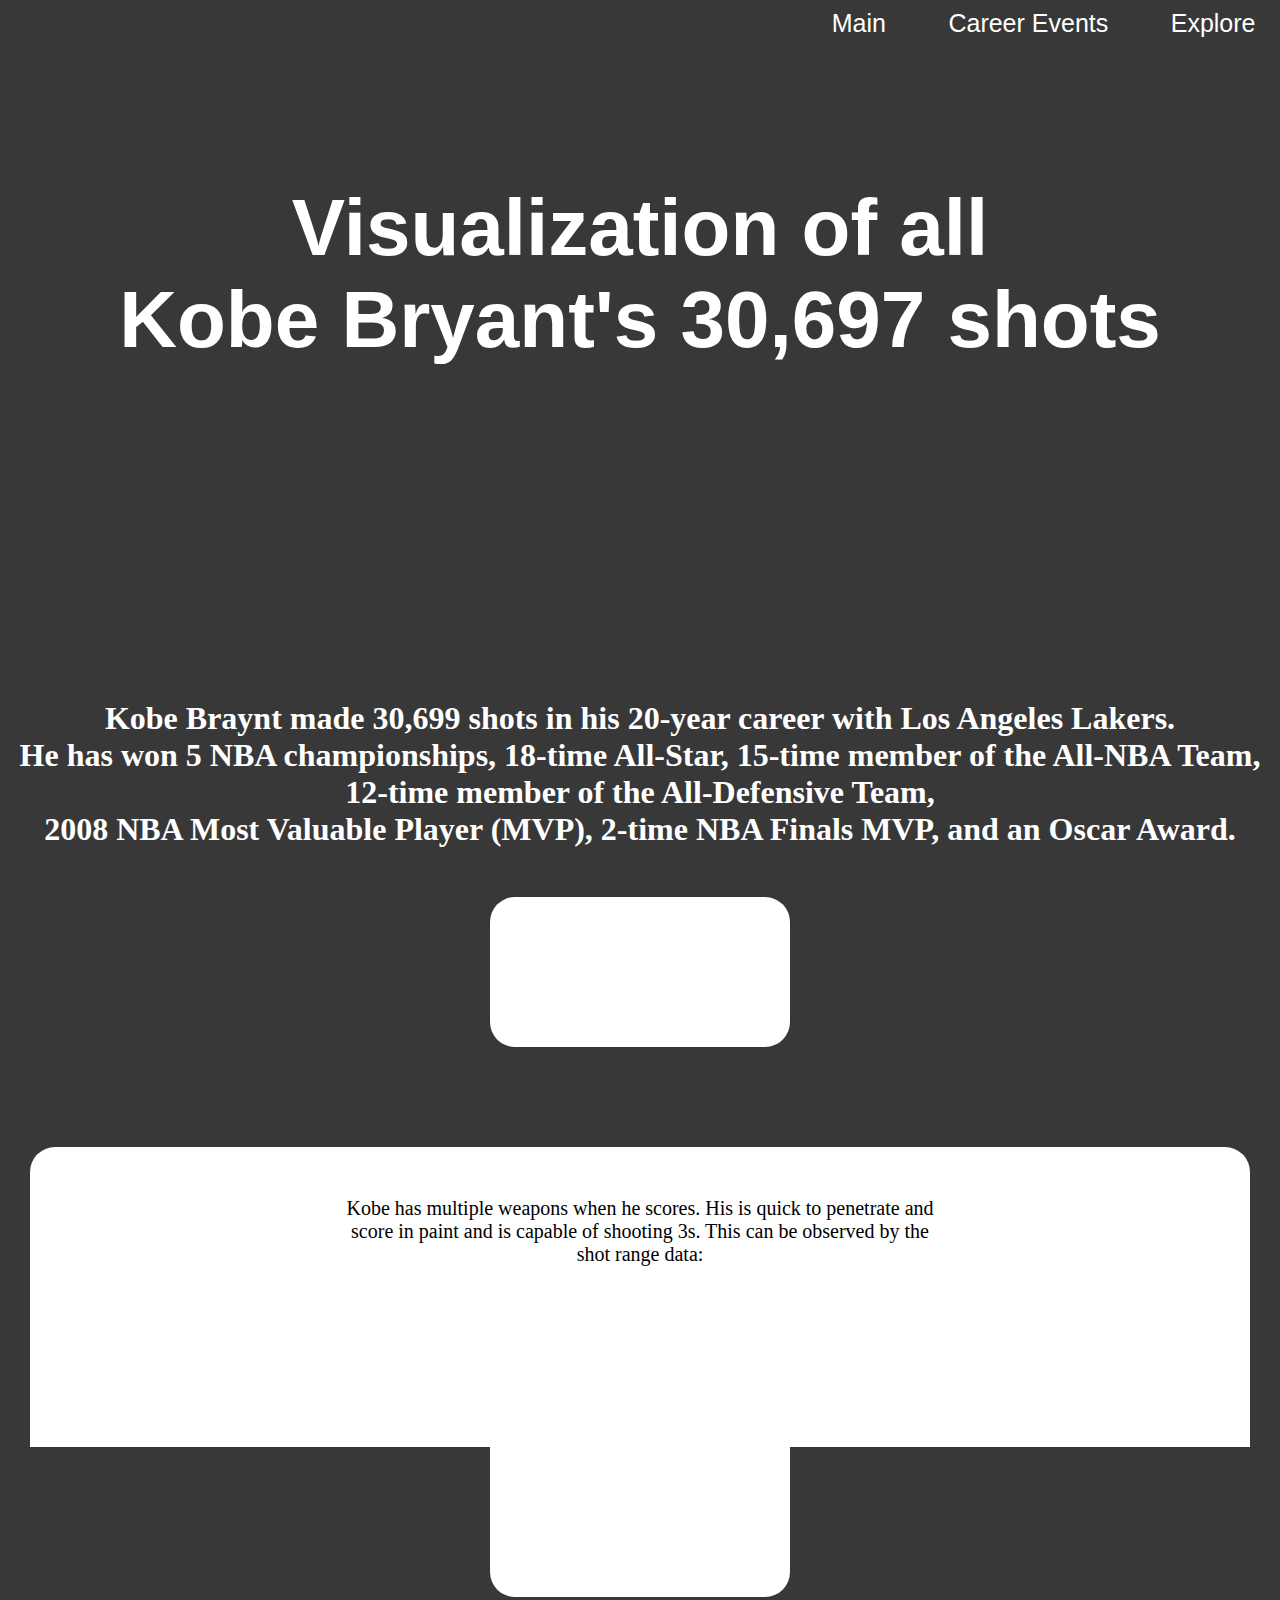
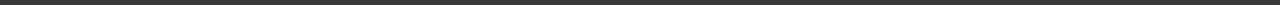
==== index.html @ b0e3cf32 "Update index.html" ====
<!DOCTYPE html>
<html>
  <head>
    <title>Kobe's all shots</title>
    <link rel="stylesheet" type="text/css" href="./css/d3.basketball-shot-chart.css">
    <script src="https://d3js.org/d3.v5.min.js"></script>

    <style>
        .main__hero {
            height: 60vh;
            padding-top: 3em;
            text-align:center;                    
            font-family: "Ambit", Arial, sans-serif;
            color:white;
            font-size: 40px;
            
        }
        body {
          background-color: #383838;
        }
        #buttons {
            overflow: hidden;
            background-color: #383838;
            position: fixed; /* Set the navbar to fixed position */
            top: 0; /* Position the navbar at the top of the page */
            width: 100%; /* Full width */
          font-size: 25px;
        }
        .intro {
          text-align:center;
          color:white;
          height: 13vh;
          padding-bottom: 1.5em;
          font-size: 2em;
        }
        .chart {
          padding-left: 100px; 
        }

        svg { font-family: Arial, sans-serif;
          display: block;
          margin: 0 auto;
          background-color: white;
          border-radius: 25px;
              }
        #fg_list svg{
          border-top-left-radius: 0px;
          border-top-right-radius: 0px;
        }
      
        .tooltip_circle {	
              position: absolute;			
              text-align: left;			
              width: 80px;					
              height: 50px;					
              padding: 1px;				
              font: 8px Arial, sans-serif;		
              background: white;	
              border: 0px;		
              border-radius: 3px;			
              pointer-events: none;	}
        .tooltip_bar {	
              position: absolute;			
              text-align: center;			
              width: 30px;					
              height: 20px;									
              font: 12px Arial, sans-serif;		
              background-color: transparent;	
              border: 0px;		
              border-radius: 3px;			
              pointer-events: none;	}

        .shot-legends{font: 18px Arial, sans-serif;}
        .explore-button{
              float: right;
              display: inline-block;
              padding: 0.35em 1.2em;
              
              margin:0 0.1em 0.1em 0;
              border-radius:2px;
              box-sizing: border-box;
              text-decoration:none;
              font-family:'Roboto',sans-serif;
              font-weight:300;
              color: white;
              background-color: #383838;
              text-align: center;
              transition: all 0.2s;
           }
        .explore-button:hover{
          color: #383838;
          background-color: white;
            }

        .padding {
          height: 100px;
        }
        .p-wrapper{
          width: 1074px;
          margin: 0 auto;
          background-color: white;
          border-top-left-radius: 25px;
          border-top-right-radius: 25px;
        }
        .bar-paragraph{
          margin: auto;
          width: 600px;
          height: 200px;
          color:black;
          background-color: white;
          text-align: center;
          padding-top: 50px;
          padding-bottom: 50px;
          font-size: 20px;
        }
    
    
    
  </style>
  </head>

  <body onload='init()'>
    <div id="buttons">
      <a href="./explore.html" class = "explore-button" id="explore" onclick="clickButton()"> Explore </a>
      <a href="./top.html" class = "explore-button" id="explore" onclick="clickButton()"> Career Events </a>
      <a href="./index.html" class = "explore-button" id="main" onclick="clickButton()"> Main </a>
    </div>

    <header class="main__hero">
      <h1>Visualization of all <br><strong>Kobe Bryant</strong>'s 30,697 shots </h1>
    </header>

        
    <h3 class="intro"> Kobe Braynt made 30,699 shots in his 20-year career with Los Angeles Lakers.<br> 
        He has won 5 NBA championships, 18-time All-Star, 15-time member of the All-NBA Team,<br> 
        12-time member of the All-Defensive Team, <br>2008 NBA Most Valuable Player (MVP), 2-time NBA Finals MVP,
         and an Oscar Award.
    </h3>  
    <div id="chart">
      <svg></svg>
    </div>
    <div class = "padding">
    </div>
    <div class="p-wrapper">  
    <p class="bar-paragraph"> Kobe has multiple weapons when he scores. His is quick to penetrate and score in paint and is capable of shooting 3s. This can be observed by the shot range data:
    </p>
    </div>


    <div id="fg_list">
      <svg></svg>
    </div>
      


    <script src="./js//main.js"></script>
    
  </body>
</html>
---- css/d3.basketball-shot-chart.css ----
.tooltip {	
    position: absolute;			
    text-align: left;			
    width: 80px;					
    height: 50px;					
    padding: 1px;				
    font: 8px Arial, sans-serif;		
    background: lightgray;	
    border: 0px;		
    border-radius: 3px;			
    pointer-events: none;			
  }

.shot-chart-court *{fill:transparent;stroke:#333;stroke-width:0.1}.shot-chart-court-ft-circle-bottom{stroke-dasharray:10, 4}.shot-chart-court-hoop,.shot-chart-court-backboard{z-index:100}.shot-chart-title{font-size:15%;text-transform:uppercase}.legend text{font-size:4%}
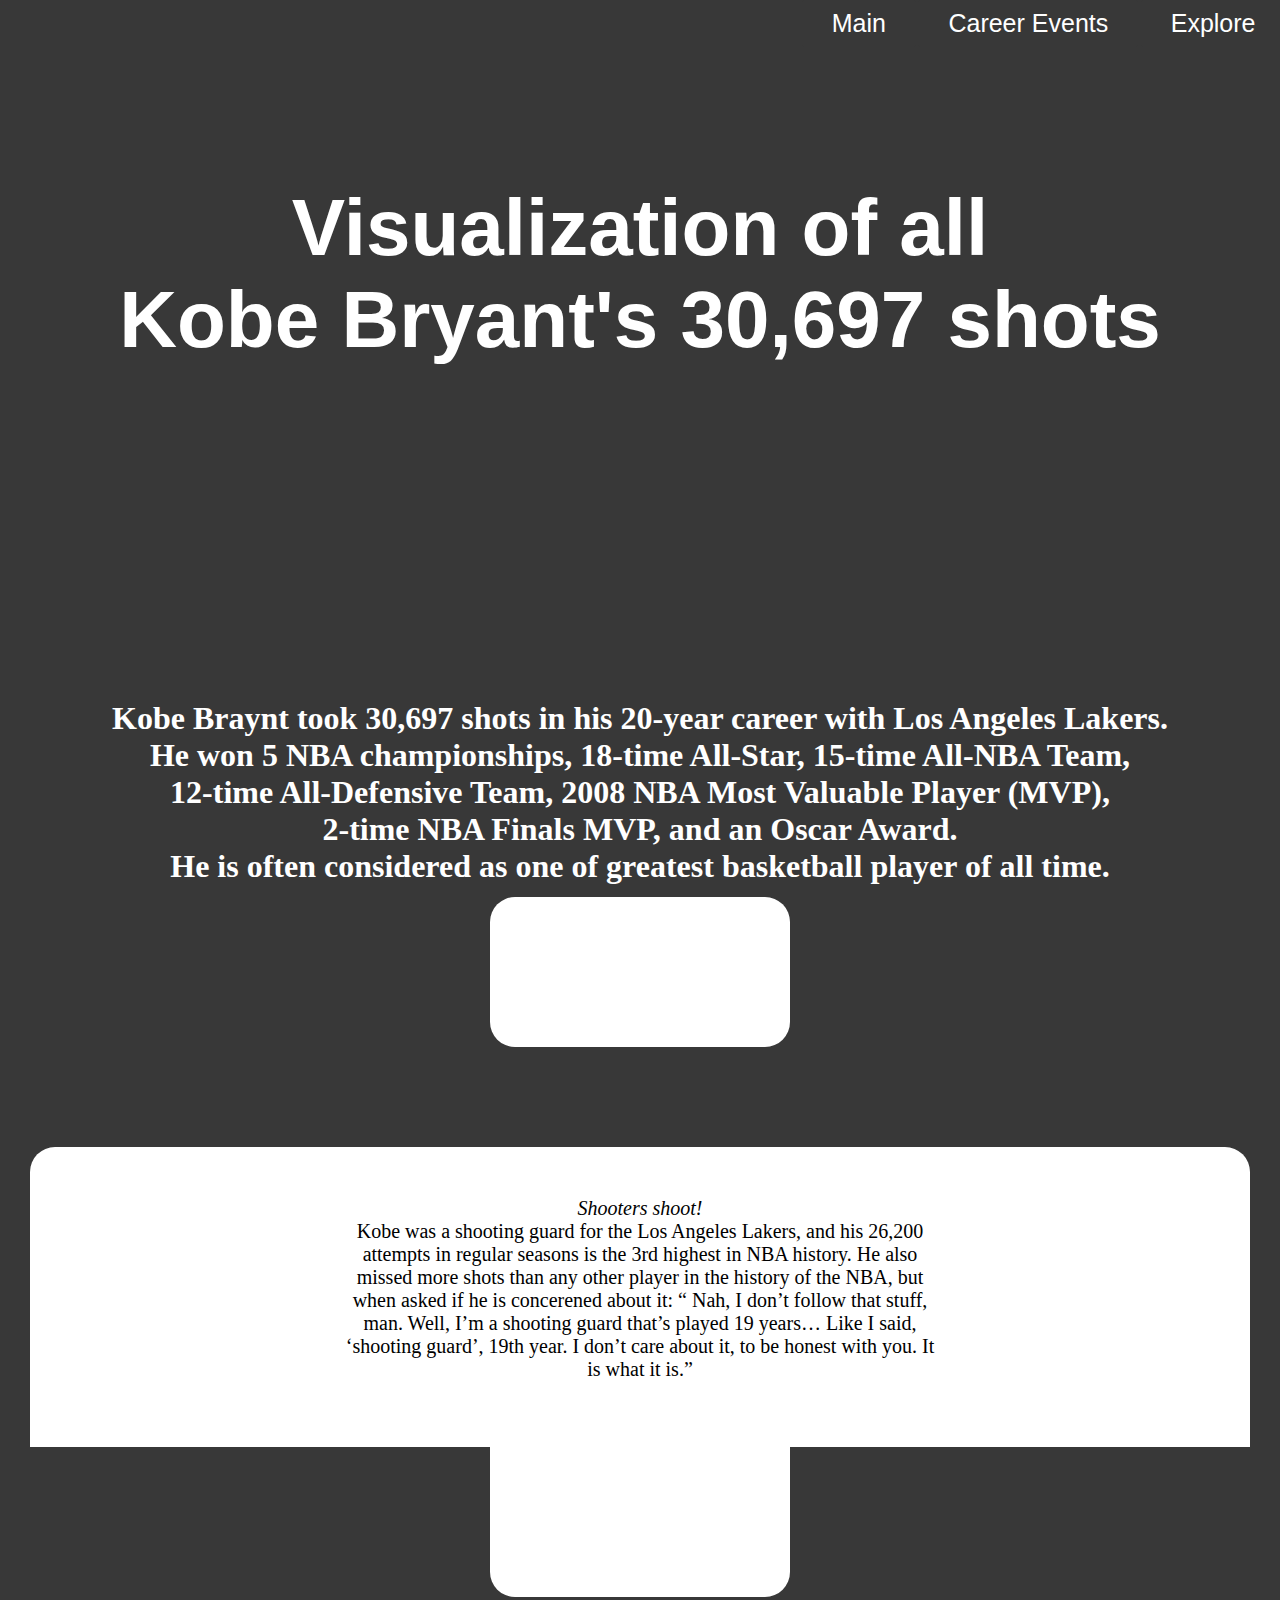
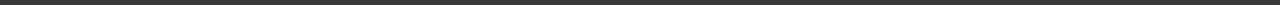
==== commit b29f0cf1: "Update index.html" ====
--- a/index.html
+++ b/index.html
@@ -131,10 +131,10 @@
     </header>
 
         
-    <h3 class="intro"> Kobe Braynt made 30,699 shots in his 20-year career with Los Angeles Lakers.<br> 
-        He has won 5 NBA championships, 18-time All-Star, 15-time member of the All-NBA Team,<br> 
-        12-time member of the All-Defensive Team, <br>2008 NBA Most Valuable Player (MVP), 2-time NBA Finals MVP,
-         and an Oscar Award.
+    <h3 class="intro"> Kobe Braynt took 30,697 shots in his 20-year career with Los Angeles Lakers.<br> 
+        He won 5 NBA championships, 18-time All-Star, 15-time All-NBA Team,<br> 
+        12-time All-Defensive Team, 2008 NBA Most Valuable Player (MVP),<br> 2-time NBA Finals MVP,
+         and an Oscar Award.<br> He is often considered as one of greatest basketball player of all time.
     </h3>  
     <div id="chart">
       <svg></svg>
@@ -142,8 +142,14 @@
     <div class = "padding">
     </div>
     <div class="p-wrapper">  
-    <p class="bar-paragraph"> Kobe has multiple weapons when he scores. His is quick to penetrate and score in paint and is capable of shooting 3s. This can be observed by the shot range data:
-    </p>
+    <p class="bar-paragraph"> 
+      <em>Shooters shoot!</em><br>
+      Kobe was a shooting guard for the Los Angeles Lakers, and his 26,200 attempts in regular seasons is the 3rd highest in NBA history.
+      He also missed more shots than any other player in the history of the NBA, but when asked if he is concerened about it: 
+      <q> Nah, I don’t follow that stuff, man. Well, I’m a shooting guard that’s played 19 years… Like I said, ‘shooting guard’, 19th year. 
+        I don’t care about it, to be honest with you. It is what it is.</q>
+      </p>
+      
     </div>
 
 
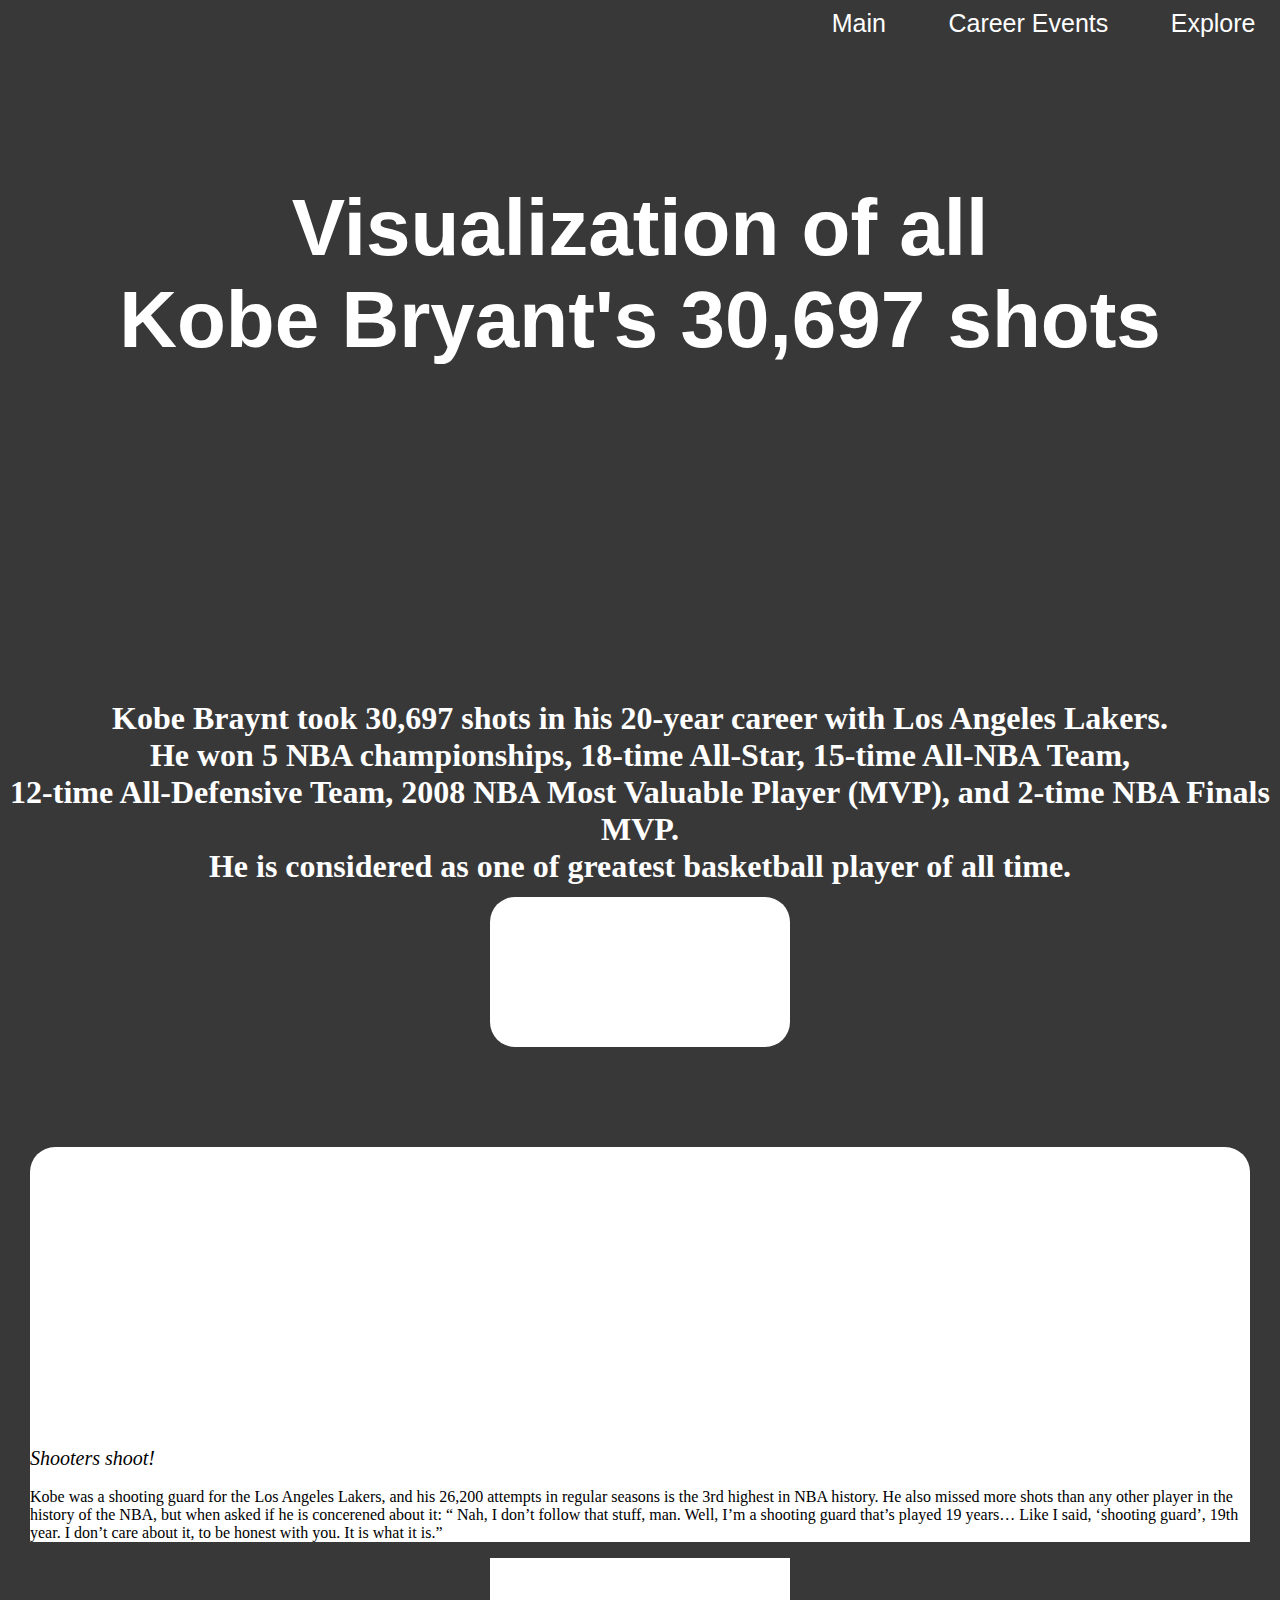
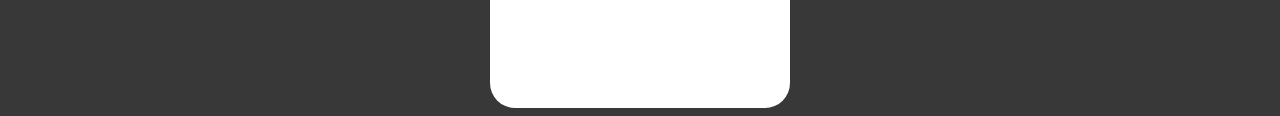
==== commit 699b8d05: "Update index.html" ====
--- a/index.html
+++ b/index.html
@@ -133,8 +133,8 @@
         
     <h3 class="intro"> Kobe Braynt took 30,697 shots in his 20-year career with Los Angeles Lakers.<br> 
         He won 5 NBA championships, 18-time All-Star, 15-time All-NBA Team,<br> 
-        12-time All-Defensive Team, 2008 NBA Most Valuable Player (MVP),<br> 2-time NBA Finals MVP,
-         and an Oscar Award.<br> He is often considered as one of greatest basketball player of all time.
+        12-time All-Defensive Team, 2008 NBA Most Valuable Player (MVP), and 2-time NBA Finals MVP.<br> 
+        He is considered as one of greatest basketball player of all time.
     </h3>  
     <div id="chart">
       <svg></svg>
@@ -143,7 +143,7 @@
     </div>
     <div class="p-wrapper">  
     <p class="bar-paragraph"> 
-      <em>Shooters shoot!</em><br>
+      <div style="font-size:20px;"><em>Shooters shoot!</em></div><br>
       Kobe was a shooting guard for the Los Angeles Lakers, and his 26,200 attempts in regular seasons is the 3rd highest in NBA history.
       He also missed more shots than any other player in the history of the NBA, but when asked if he is concerened about it: 
       <q> Nah, I don’t follow that stuff, man. Well, I’m a shooting guard that’s played 19 years… Like I said, ‘shooting guard’, 19th year. 
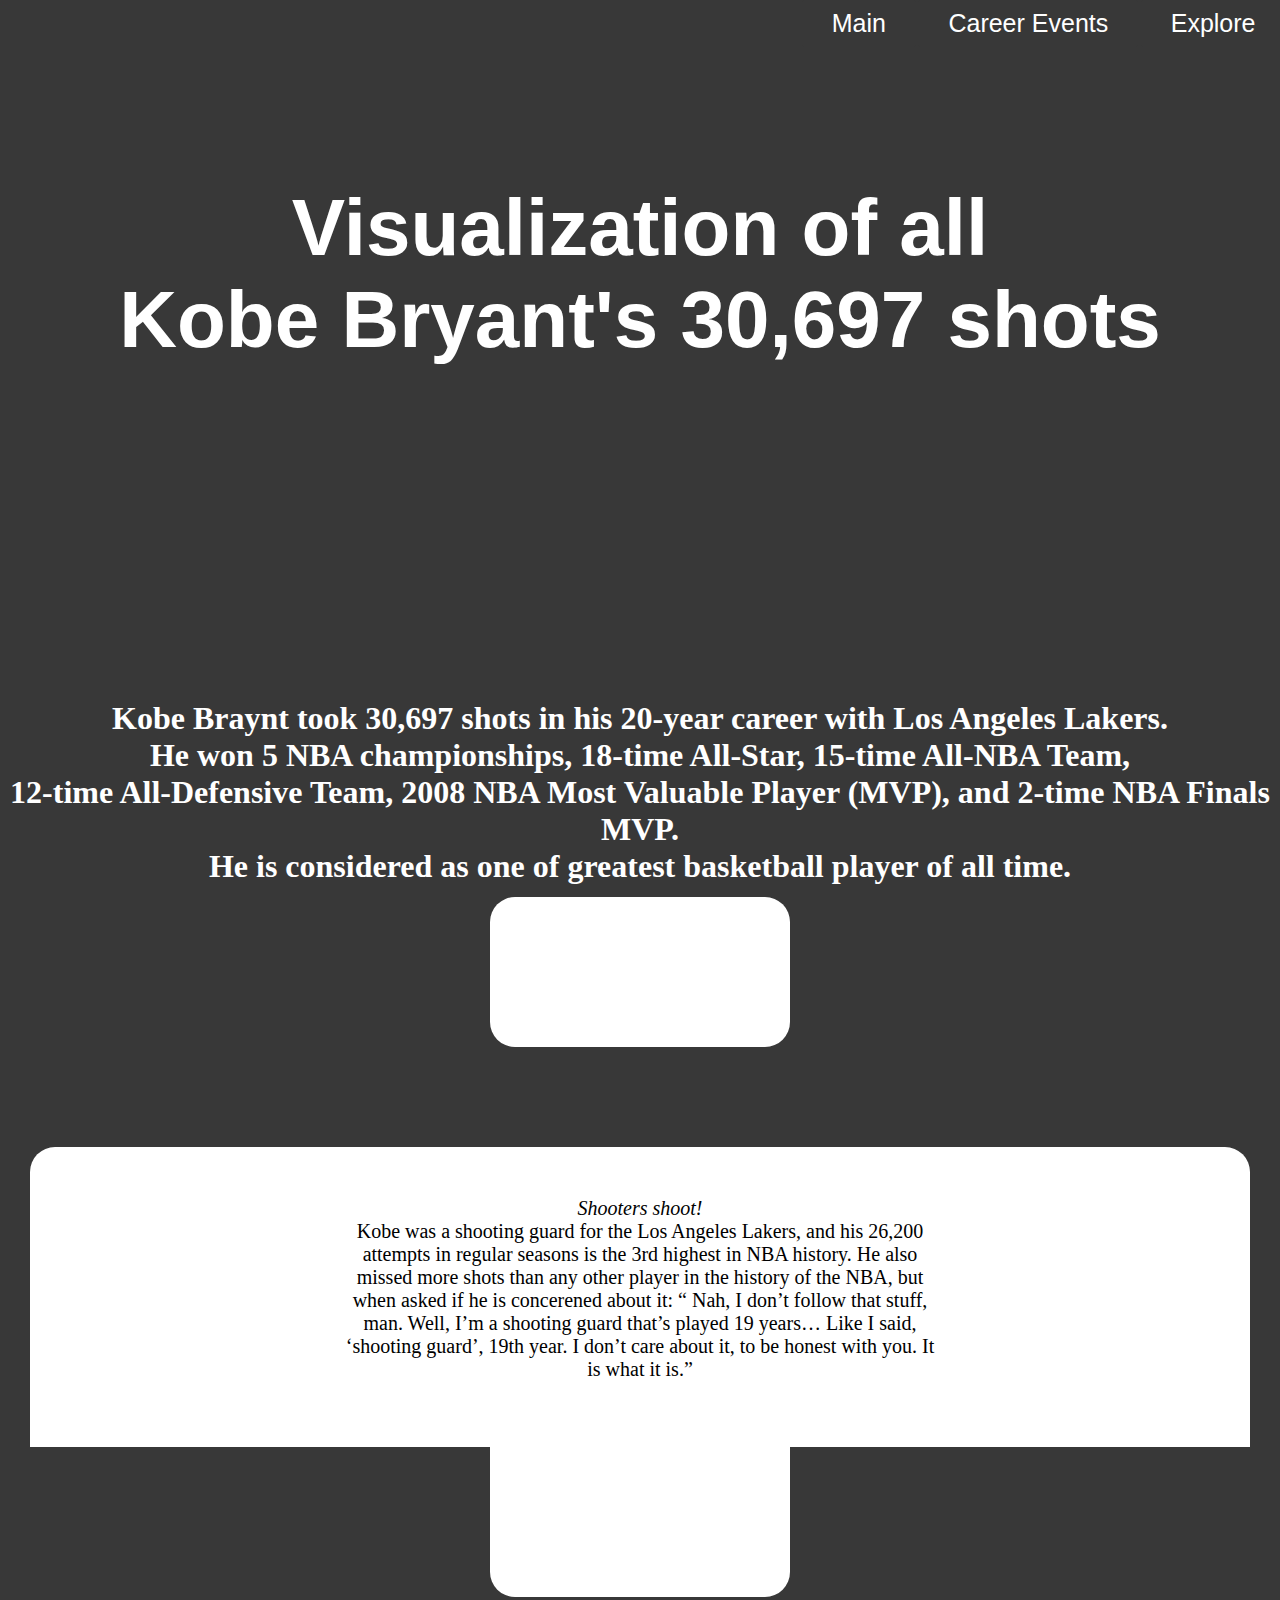
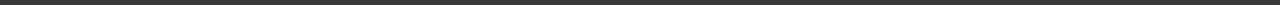
==== commit 6347f054: "Update index.html" ====
--- a/index.html
+++ b/index.html
@@ -143,7 +143,7 @@
     </div>
     <div class="p-wrapper">  
     <p class="bar-paragraph"> 
-      <div style="font-size:20px;"><em>Shooters shoot!</em></div><br>
+      <em>Shooters shoot!</em><br>
       Kobe was a shooting guard for the Los Angeles Lakers, and his 26,200 attempts in regular seasons is the 3rd highest in NBA history.
       He also missed more shots than any other player in the history of the NBA, but when asked if he is concerened about it: 
       <q> Nah, I don’t follow that stuff, man. Well, I’m a shooting guard that’s played 19 years… Like I said, ‘shooting guard’, 19th year. 
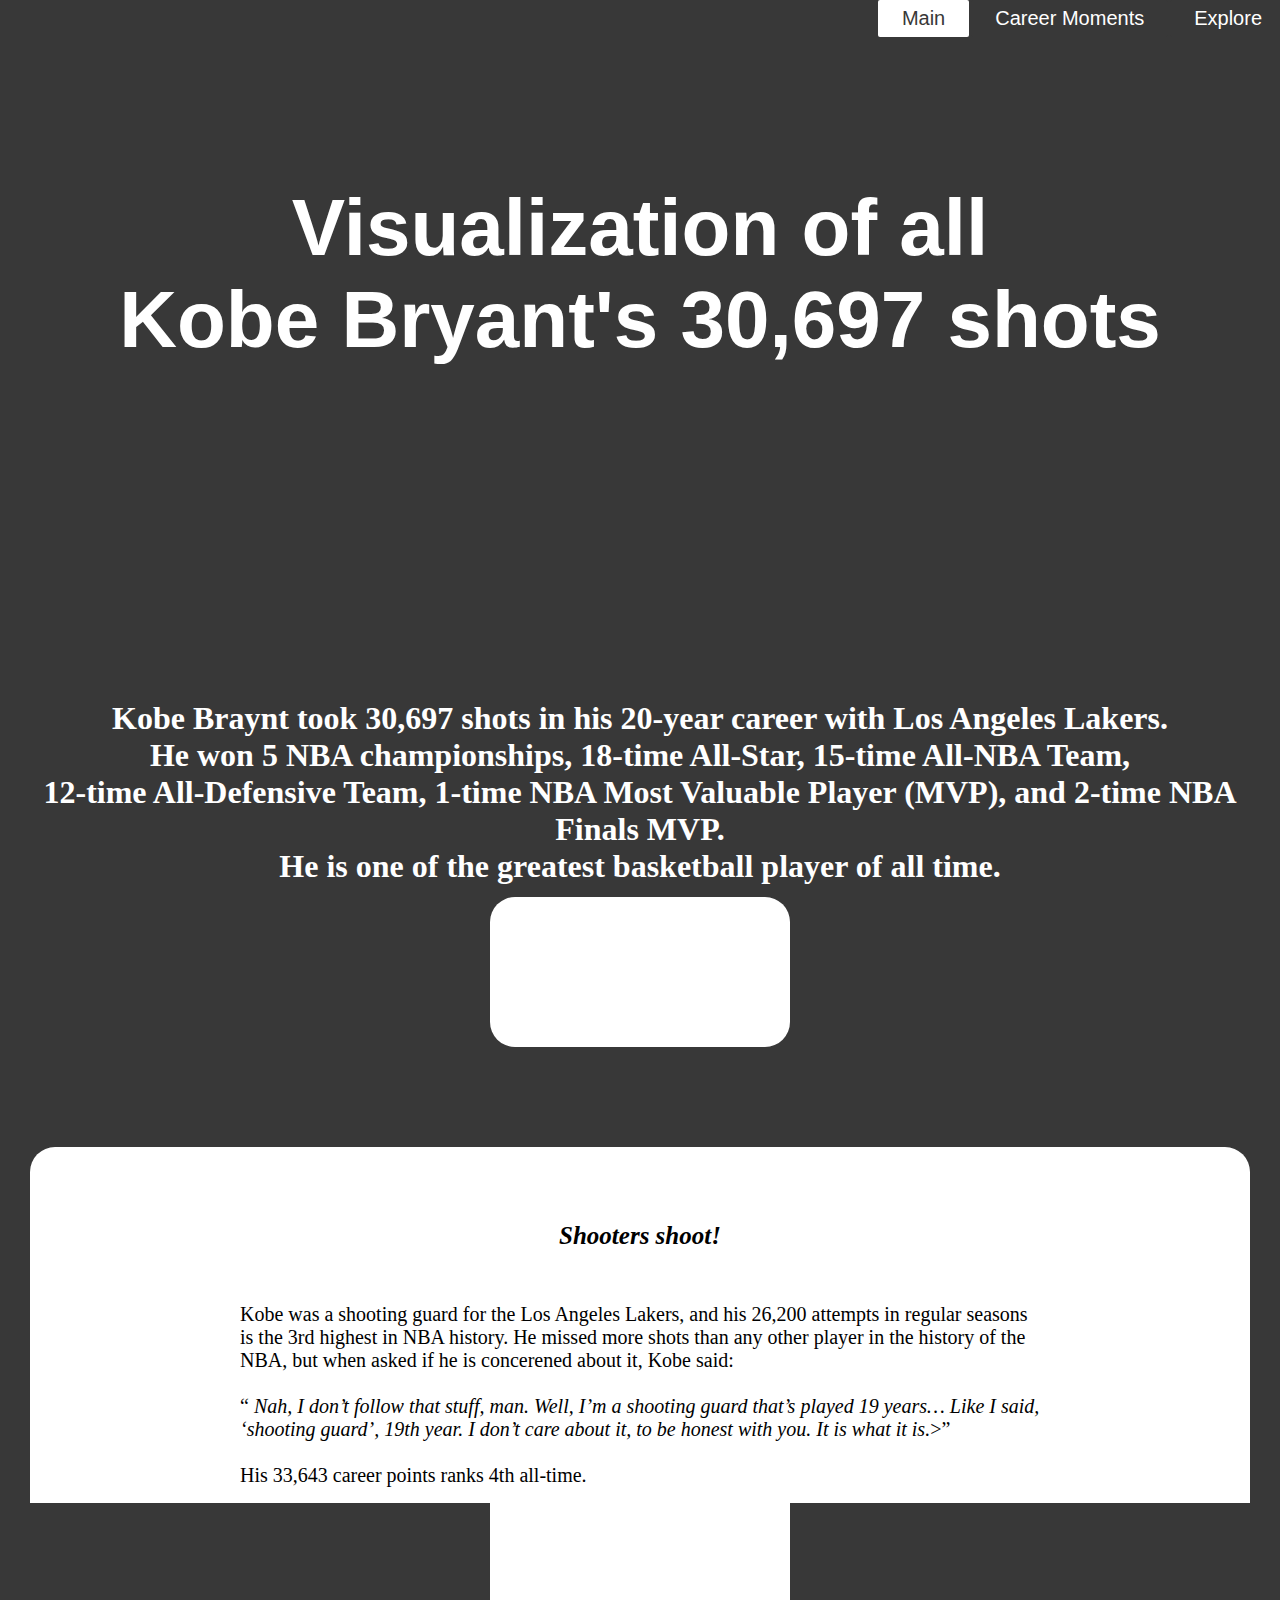
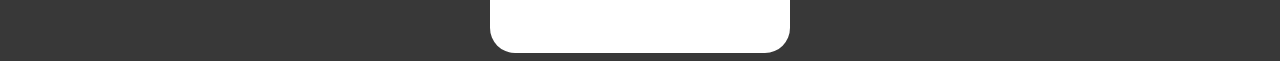
==== commit 70f717cf: "Added descriptions" ====
--- a/index.html
+++ b/index.html
@@ -24,7 +24,7 @@
             position: fixed; /* Set the navbar to fixed position */
             top: 0; /* Position the navbar at the top of the page */
             width: 100%; /* Full width */
-          font-size: 25px;
+          font-size: 20px;
         }
         .intro {
           text-align:center;
@@ -87,6 +87,23 @@
               text-align: center;
               transition: all 0.2s;
            }
+
+           .explore-button-unselected{
+              float: right;
+              display: inline-block;
+              padding: 0.35em 1.2em;
+              
+              margin:0 0.1em 0.1em 0;
+              border-radius:2px;
+              box-sizing: border-box;
+              text-decoration:none;
+              font-family:'Roboto',sans-serif;
+              font-weight:300;
+              color: #383838;
+              background-color: white;
+              text-align: center;
+              transition: all 0.2s;
+           }
         .explore-button:hover{
           color: #383838;
           background-color: white;
@@ -99,18 +116,18 @@
           width: 1074px;
           margin: 0 auto;
           background-color: white;
+          padding-top: 50px;
           border-top-left-radius: 25px;
           border-top-right-radius: 25px;
+          font-size: 25px;
         }
         .bar-paragraph{
           margin: auto;
-          width: 600px;
+          width: 40em;
           height: 200px;
           color:black;
           background-color: white;
-          text-align: center;
-          padding-top: 50px;
-          padding-bottom: 50px;
+          text-align: left;
           font-size: 20px;
         }
     
@@ -122,8 +139,8 @@
   <body onload='init()'>
     <div id="buttons">
       <a href="./explore.html" class = "explore-button" id="explore" onclick="clickButton()"> Explore </a>
-      <a href="./top.html" class = "explore-button" id="explore" onclick="clickButton()"> Career Events </a>
-      <a href="./index.html" class = "explore-button" id="main" onclick="clickButton()"> Main </a>
+      <a href="./top.html" class = "explore-button" id="explore" onclick="clickButton()"> Career Moments </a>
+      <a class = "explore-button-unselected" id="main" onclick="clickButton()"> Main </a>
     </div>
 
     <header class="main__hero">
@@ -133,8 +150,8 @@
         
     <h3 class="intro"> Kobe Braynt took 30,697 shots in his 20-year career with Los Angeles Lakers.<br> 
         He won 5 NBA championships, 18-time All-Star, 15-time All-NBA Team,<br> 
-        12-time All-Defensive Team, 2008 NBA Most Valuable Player (MVP), and 2-time NBA Finals MVP.<br> 
-        He is considered as one of greatest basketball player of all time.
+        12-time All-Defensive Team, 1-time NBA Most Valuable Player (MVP), and 2-time NBA Finals MVP.<br> 
+        He is one of the greatest basketball player of all time.
     </h3>  
     <div id="chart">
       <svg></svg>
@@ -142,12 +159,13 @@
     <div class = "padding">
     </div>
     <div class="p-wrapper">  
+      <p style="text-align: center;"><strong><em>Shooters shoot!</em></strong><br><br></p>
     <p class="bar-paragraph"> 
-      <em>Shooters shoot!</em><br>
       Kobe was a shooting guard for the Los Angeles Lakers, and his 26,200 attempts in regular seasons is the 3rd highest in NBA history.
-      He also missed more shots than any other player in the history of the NBA, but when asked if he is concerened about it: 
-      <q> Nah, I don’t follow that stuff, man. Well, I’m a shooting guard that’s played 19 years… Like I said, ‘shooting guard’, 19th year. 
-        I don’t care about it, to be honest with you. It is what it is.</q>
+      He missed more shots than any other player in the history of the NBA, but when asked if he is concerened about it, Kobe said: 
+      <br> <br><q> <em>Nah, I don’t follow that stuff, man. Well, I’m a shooting guard that’s played 19 years… Like I said, ‘shooting guard’, 19th year. 
+        I don’t care about it, to be honest with you. It is what it is.</em>></q><br><br>
+      His 33,643 career points ranks 4th all-time.
       </p>
       
     </div>
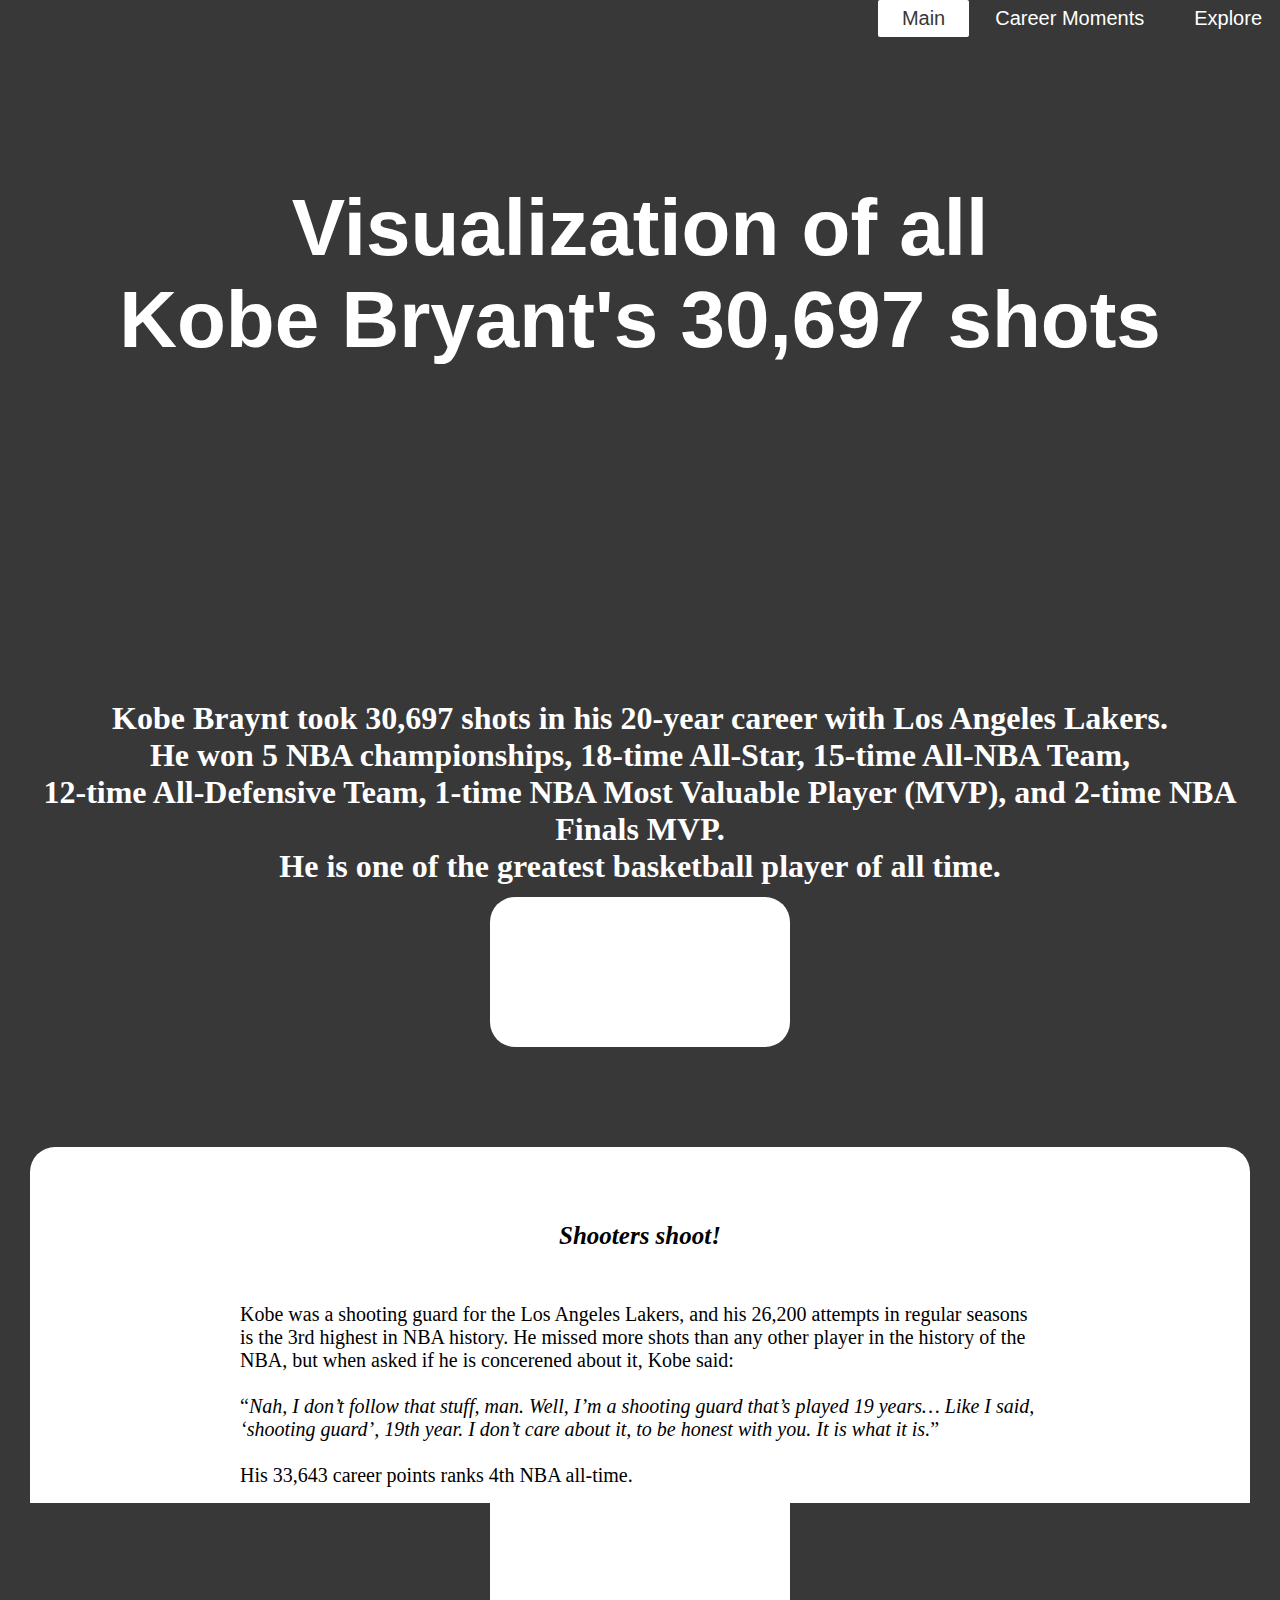
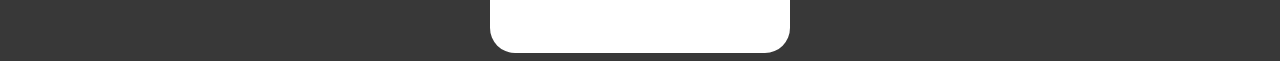
==== commit e7aa2f46: "Update index.html" ====
--- a/index.html
+++ b/index.html
@@ -163,9 +163,9 @@
     <p class="bar-paragraph"> 
       Kobe was a shooting guard for the Los Angeles Lakers, and his 26,200 attempts in regular seasons is the 3rd highest in NBA history.
       He missed more shots than any other player in the history of the NBA, but when asked if he is concerened about it, Kobe said: 
-      <br> <br><q> <em>Nah, I don’t follow that stuff, man. Well, I’m a shooting guard that’s played 19 years… Like I said, ‘shooting guard’, 19th year. 
-        I don’t care about it, to be honest with you. It is what it is.</em>></q><br><br>
-      His 33,643 career points ranks 4th all-time.
+      <br> <br><q><em>Nah, I don’t follow that stuff, man. Well, I’m a shooting guard that’s played 19 years… Like I said, ‘shooting guard’, 19th year. 
+        I don’t care about it, to be honest with you. It is what it is.</em></q><br><br>
+      His 33,643 career points ranks 4th NBA all-time.
       </p>
       
     </div>
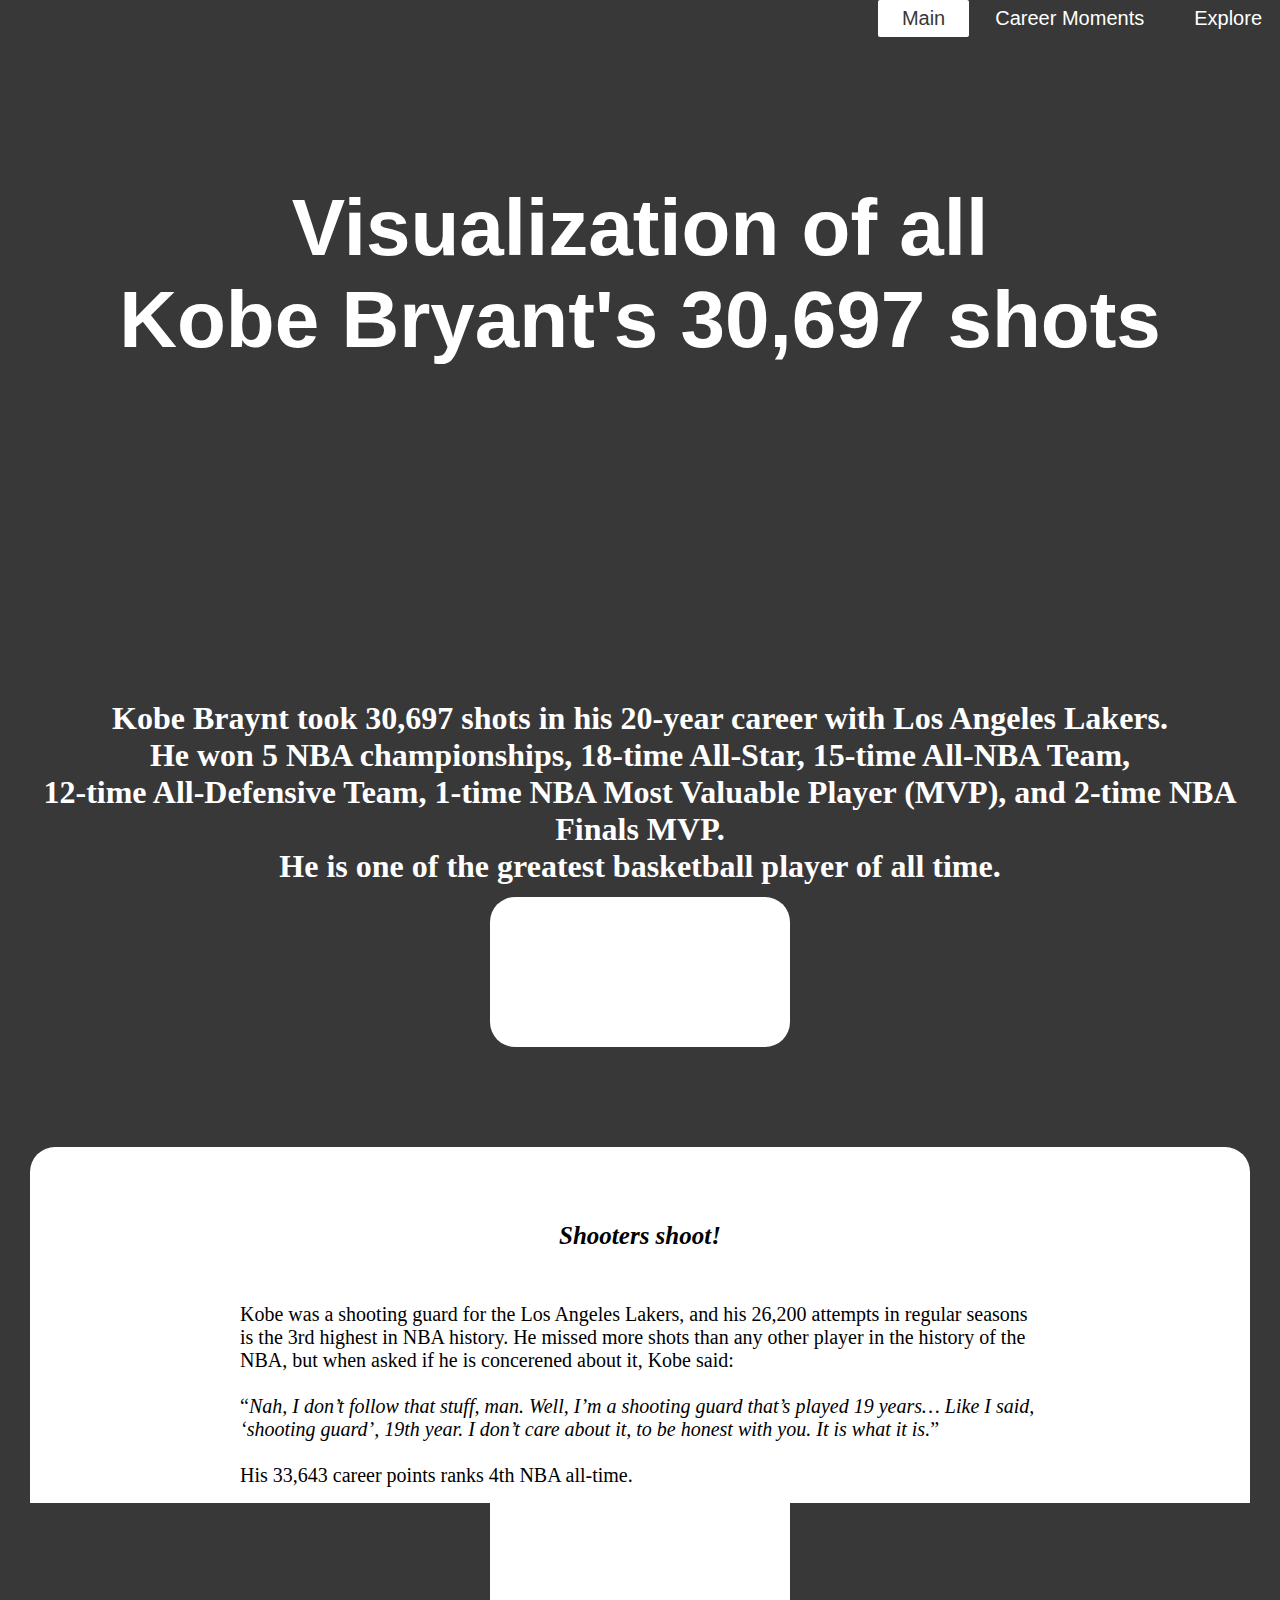
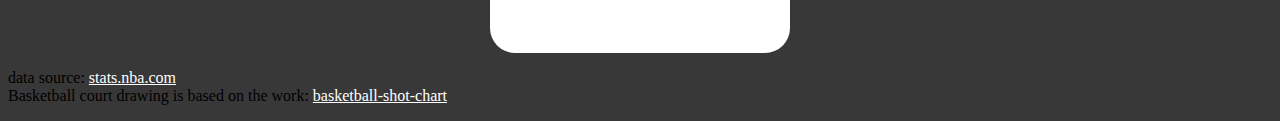
==== commit 6e2b785f: "add data source" ====
--- a/index.html
+++ b/index.html
@@ -130,6 +130,14 @@
           text-align: left;
           font-size: 20px;
         }
+
+        .footer{
+          
+          margin: 0 auto;
+          color: white;
+          padding-top: 50px;
+          font-size: 12px;
+        }
     
     
     
@@ -144,7 +152,7 @@
     </div>
 
     <header class="main__hero">
-      <h1>Visualization of all <br><strong>Kobe Bryant</strong>'s 30,697 shots </h1>
+      <h1>Visualization of all <br>Kobe Bryant's 30,697 shots </h1>
     </header>
 
         
@@ -174,7 +182,12 @@
     <div id="fg_list">
       <svg></svg>
     </div>
-      
+    
+    <div id = "footer">
+      <p> 
+        data source:  <a href="https://stats.nba.com/" style="color:white">stats.nba.com</a><br>
+        Basketball court drawing is based on the work: <a href="https://github.com/virajsanghvi/d3.basketball-shot-chart" style="color:white">basketball-shot-chart</a>
+    </div>
 
 
     <script src="./js//main.js"></script>
